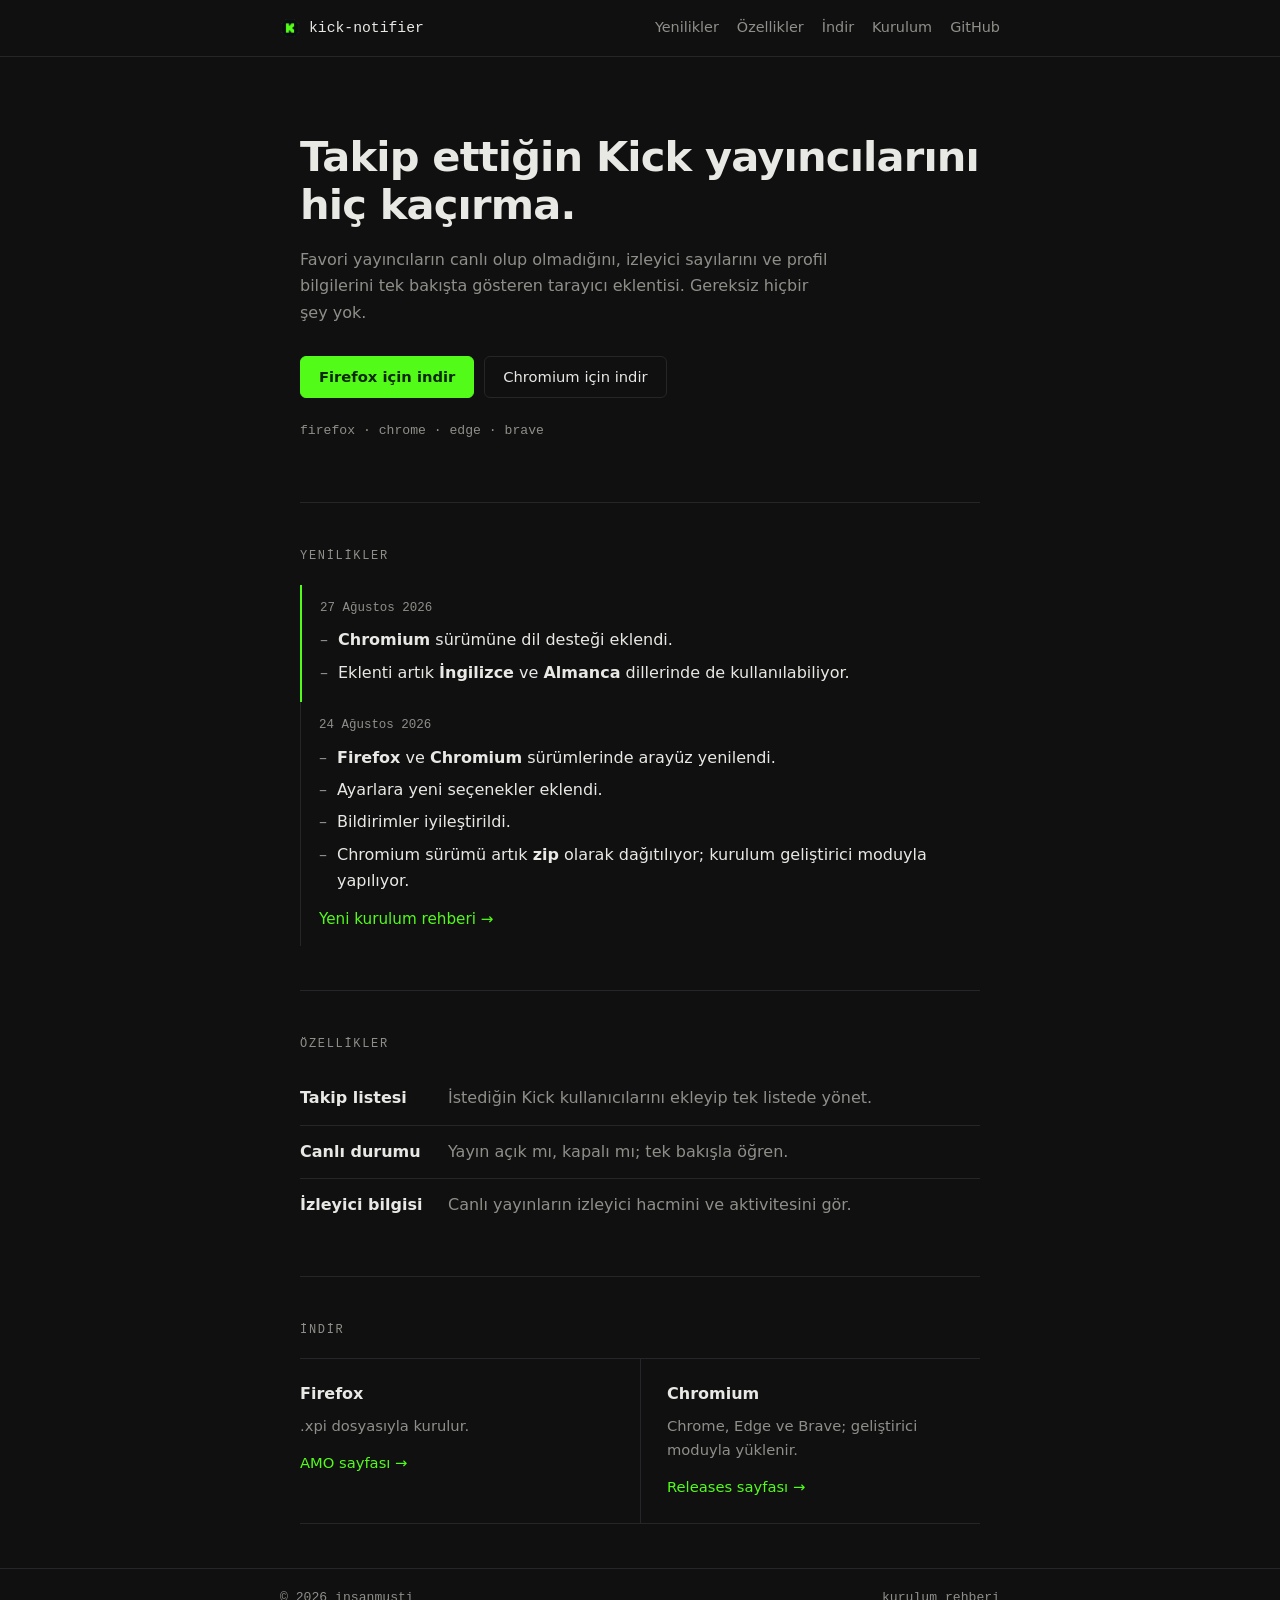
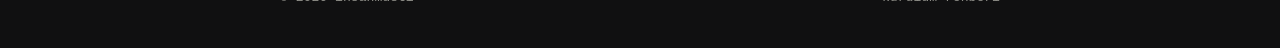
==== index.html @ dd76dca0 "link update, amo link add" ====
<!doctype html>
<html lang="tr">
  <head>
    <meta charset="UTF-8" />
    <meta name="viewport" content="width=device-width, initial-scale=1.0" />
    <title>Kick Notifier</title>
    <meta
      name="description"
      content="Kick yayıncılarını takip etmeyi kolaylaştıran Firefox ve Chromium eklentileri."
    />
    <meta
      http-equiv="Content-Security-Policy"
      content="default-src 'none'; style-src 'self'; img-src 'self'"
    />
    <link rel="icon" href="logo.png" />
    <link rel="stylesheet" href="styles.css" />
  </head>
  <body>
    <header class="site-header">
      <div class="wrap bar">
        <a class="brand" href="index.html">
          <img src="logo.png" alt="" width="20" height="20" />
          <span>kick-notifier</span>
        </a>
        <nav aria-label="Ana menü">
          <a href="#yenilikler">Yenilikler</a>
          <a href="#ozellikler">Özellikler</a>
          <a href="#indir">İndir</a>
          <a href="docs.html">Kurulum</a>
          <a href="https://github.com/insanmusti/kick-notifier" target="_blank" rel="noreferrer">GitHub</a>
        </nav>
      </div>
    </header>

    <main class="wrap">
      <section class="intro">
        <h1>Takip ettiğin Kick yayıncılarını hiç kaçırma.</h1>
        <p class="lead">
          Favori yayıncıların canlı olup olmadığını, izleyici sayılarını ve profil
          bilgilerini tek bakışta gösteren tarayıcı eklentisi. Gereksiz hiçbir şey yok.
        </p>
        <div class="actions">
          <a
            class="btn btn-solid"
            href="https://addons.mozilla.org/tr/firefox/addon/kick-yay%C4%B1n-bildirici/"
            target="_blank"
            rel="noreferrer"
          >
            Firefox için indir
          </a>
          <a
            class="btn"
            href="https://github.com/insanmusti/kick-takipci-chromium/releases"
            target="_blank"
            rel="noreferrer"
          >
            Chromium için indir
          </a>
        </div>
        <p class="compat">firefox · chrome · edge · brave</p>
      </section>

      <section id="yenilikler">
        <h2 class="section-title">Yenilikler</h2>
        <div class="changelog">
          <article class="fresh">
            <span class="when">27 Ağustos 2026</span>
            <ul class="changes">
              <li><strong>Chromium</strong> sürümüne dil desteği eklendi.</li>
              <li>Eklenti artık <strong>İngilizce</strong> ve <strong>Almanca</strong> dillerinde de kullanılabiliyor.</li>
            </ul>
          </article>
          <article>
            <span class="when">24 Ağustos 2026</span>
            <ul class="changes">
              <li><strong>Firefox</strong> ve <strong>Chromium</strong> sürümlerinde arayüz yenilendi.</li>
              <li>Ayarlara yeni seçenekler eklendi.</li>
              <li>Bildirimler iyileştirildi.</li>
              <li>Chromium sürümü artık <strong>zip</strong> olarak dağıtılıyor; kurulum geliştirici moduyla yapılıyor.</li>
            </ul>
            <p><a href="docs.html#chromium">Yeni kurulum rehberi &rarr;</a></p>
          </article>
        </div>
      </section>

      <section id="ozellikler">
        <h2 class="section-title">Özellikler</h2>
        <ul class="feature-list">
          <li>
            <strong>Takip listesi</strong>
            <span>İstediğin Kick kullanıcılarını ekleyip tek listede yönet.</span>
          </li>
          <li>
            <strong>Canlı durumu</strong>
            <span>Yayın açık mı, kapalı mı; tek bakışla öğren.</span>
          </li>
          <li>
            <strong>İzleyici bilgisi</strong>
            <span>Canlı yayınların izleyici hacmini ve aktivitesini gör.</span>
          </li>
        </ul>
      </section>

      <section id="indir">
        <h2 class="section-title">İndir</h2>
        <div class="downloads">
          <div class="dl">
            <h3>Firefox</h3>
            <p>.xpi dosyasıyla kurulur.</p>
            <a
              href="https://addons.mozilla.org/tr/firefox/addon/kick-yay%C4%B1n-bildirici/"
              target="_blank"
              rel="noreferrer"
            >
              AMO sayfası &rarr;
            </a>
          </div>
          <div class="dl">
            <h3>Chromium</h3>
            <p>Chrome, Edge ve Brave; geliştirici moduyla yüklenir.</p>
            <a
              href="https://github.com/insanmusti/kick-takipci-chromium/releases"
              target="_blank"
              rel="noreferrer"
            >
              Releases sayfası &rarr;
            </a>
          </div>
        </div>
      </section>
    </main>

    <footer class="site-footer">
      <div class="wrap bar">
        <span>&copy; 2026 insanmusti</span>
        <a href="docs.html">kurulum rehberi</a>
      </div>
    </footer>
  </body>
</html>
---- styles.css ----
:root {
  --bg: #101011;
  --bg-soft: #161618;
  --text: #e8e8e4;
  --muted: #8f8f89;
  --line: #26262a;
  --accent: #53fc18;
}

* { box-sizing: border-box; }

html { scroll-behavior: smooth; }

body {
  margin: 0;
  min-height: 100vh;
  display: flex;
  flex-direction: column;
  background: var(--bg);
  color: var(--text);
  font: 16px/1.65 system-ui, -apple-system, "Segoe UI", sans-serif;
  -webkit-font-smoothing: antialiased;
}

img { display: block; }

a { color: inherit; text-decoration: none; }

::selection { background: var(--accent); color: #000; }

:focus-visible { outline: 1px solid var(--accent); outline-offset: 3px; }

.wrap {
  width: 100%;
  max-width: 720px;
  margin: 0 auto;
  padding: 0 20px;
}

.bar {
  display: flex;
  align-items: center;
  justify-content: space-between;
  gap: 16px;
}

/* header */

.site-header {
  border-bottom: 1px solid var(--line);
}

.site-header .bar {
  padding: 16px 0;
}

.brand {
  display: inline-flex;
  align-items: center;
  gap: 9px;
  font-family: ui-monospace, "SF Mono", Menlo, monospace;
  font-size: 0.92rem;
}

.brand img {
  width: 20px;
  height: 20px;
  border-radius: 5px;
}

nav {
  display: flex;
  flex-wrap: wrap;
  gap: 18px;
  font-size: 0.9rem;
  color: var(--muted);
}

nav a:hover { color: var(--text); }

main { flex: 1; }

/* intro */

.intro {
  padding: 76px 0 60px;
}

h1 {
  margin: 0 0 18px;
  max-width: 24ch;
  font-size: clamp(1.9rem, 5vw, 2.6rem);
  font-weight: 650;
  line-height: 1.15;
  letter-spacing: -0.02em;
}

.lead {
  max-width: 52ch;
  margin: 0;
  color: var(--muted);
}

.actions {
  display: flex;
  flex-wrap: wrap;
  gap: 10px;
  margin-top: 30px;
}

.btn {
  display: inline-flex;
  align-items: center;
  height: 42px;
  padding: 0 18px;
  border: 1px solid var(--line);
  border-radius: 6px;
  font-size: 0.92rem;
  font-weight: 500;
  transition: background 0.15s ease, border-color 0.15s ease;
}

.btn:hover {
  background: var(--bg-soft);
  border-color: #3a3a40;
}

.btn-solid {
  background: var(--accent);
  border-color: var(--accent);
  color: #0c2900;
  font-weight: 600;
}

.btn-solid:hover {
  background: #48dd13;
  border-color: #48dd13;
}

.compat {
  margin: 22px 0 0;
  color: var(--muted);
  font-family: ui-monospace, "SF Mono", Menlo, monospace;
  font-size: 0.82rem;
}

/* sections */

section + section {
  border-top: 1px solid var(--line);
}

#ozellikler,
#yenilikler,
#indir {
  padding: 44px 0;
}

.section-title {
  margin: 0 0 18px;
  font-family: ui-monospace, "SF Mono", Menlo, monospace;
  font-size: 0.75rem;
  font-weight: 500;
  letter-spacing: 0.14em;
  text-transform: uppercase;
  color: var(--muted);
}

.feature-list {
  list-style: none;
  margin: 0;
  padding: 0;
}

.feature-list li {
  display: flex;
  gap: 18px;
  padding: 13px 0;
}

.feature-list li:not(:last-child) {
  border-bottom: 1px solid var(--line);
}

.feature-list strong {
  flex: 0 0 130px;
  font-weight: 600;
}

.feature-list span {
  color: var(--muted);
}

/* changelog */

.changelog article {
  padding: 13px 0 13px 18px;
  border-left: 1px solid var(--line);
}

.changelog .fresh {
  border-left: 2px solid var(--accent);
}

.changelog .when {
  display: block;
  margin-bottom: 6px;
  color: var(--muted);
  font-family: ui-monospace, "SF Mono", Menlo, monospace;
  font-size: 0.78rem;
}

.changelog .changes {
  list-style: none;
  margin: 0;
  padding: 0;
}

.changelog .changes li {
  position: relative;
  padding: 3px 0 3px 18px;
}

.changelog .changes li::before {
  content: "\2013";
  position: absolute;
  left: 0;
  color: var(--muted);
}

.changelog p {
  margin: 0;
  max-width: 56ch;
  font-size: 0.95rem;
}

.changelog article p:not(:first-child) {
  margin-top: 10px;
}

.changelog a {
  color: var(--accent);
}

.changelog a:hover { text-decoration: underline; }

/* downloads */

.downloads {
  display: grid;
  grid-template-columns: repeat(2, minmax(0, 1fr));
  border-top: 1px solid var(--line);
  border-bottom: 1px solid var(--line);
}

.dl {
  padding: 22px 0;
}

.dl:last-child {
  padding-left: 26px;
  border-left: 1px solid var(--line);
}

.dl h3 {
  margin: 0 0 6px;
  font-size: 1rem;
}

.dl p {
  margin: 0 0 12px;
  color: var(--muted);
  font-size: 0.92rem;
}

.dl a {
  color: var(--accent);
  font-size: 0.92rem;
}

.dl a:hover { text-decoration: underline; }

/* docs */

.steps {
  margin: 0;
  padding: 0 0 0 22px;
}

.steps li {
  padding: 6px 0;
}

.steps li::marker {
  color: var(--muted);
  font-family: ui-monospace, "SF Mono", Menlo, monospace;
  font-size: 0.85em;
}

.after-steps {
  margin: 18px 0 0;
}

.after-steps a {
  color: var(--accent);
  font-size: 0.92rem;
}

.after-steps a:hover { text-decoration: underline; }

code {
  padding: 2px 6px;
  border: 1px solid var(--line);
  border-radius: 4px;
  background: var(--bg-soft);
  font-family: ui-monospace, "SF Mono", Menlo, monospace;
  font-size: 0.85em;
}

.note {
  margin-bottom: 56px;
  padding-left: 14px;
  border-left: 2px solid var(--accent);
}

.note p {
  margin: 0;
  color: var(--muted);
  font-size: 0.95rem;
}

/* footer */

.site-footer {
  border-top: 1px solid var(--line);
}

.site-footer .bar {
  padding: 18px 0 40px;
  color: var(--muted);
  font-family: ui-monospace, "SF Mono", Menlo, monospace;
  font-size: 0.82rem;
}

.site-footer a:hover { color: var(--text); }

@media (max-width: 560px) {
  .intro { padding: 56px 0 44px; }

  .downloads { grid-template-columns: 1fr; }

  .dl:last-child {
    padding-left: 0;
    border-left: 0;
    border-top: 1px solid var(--line);
  }
}
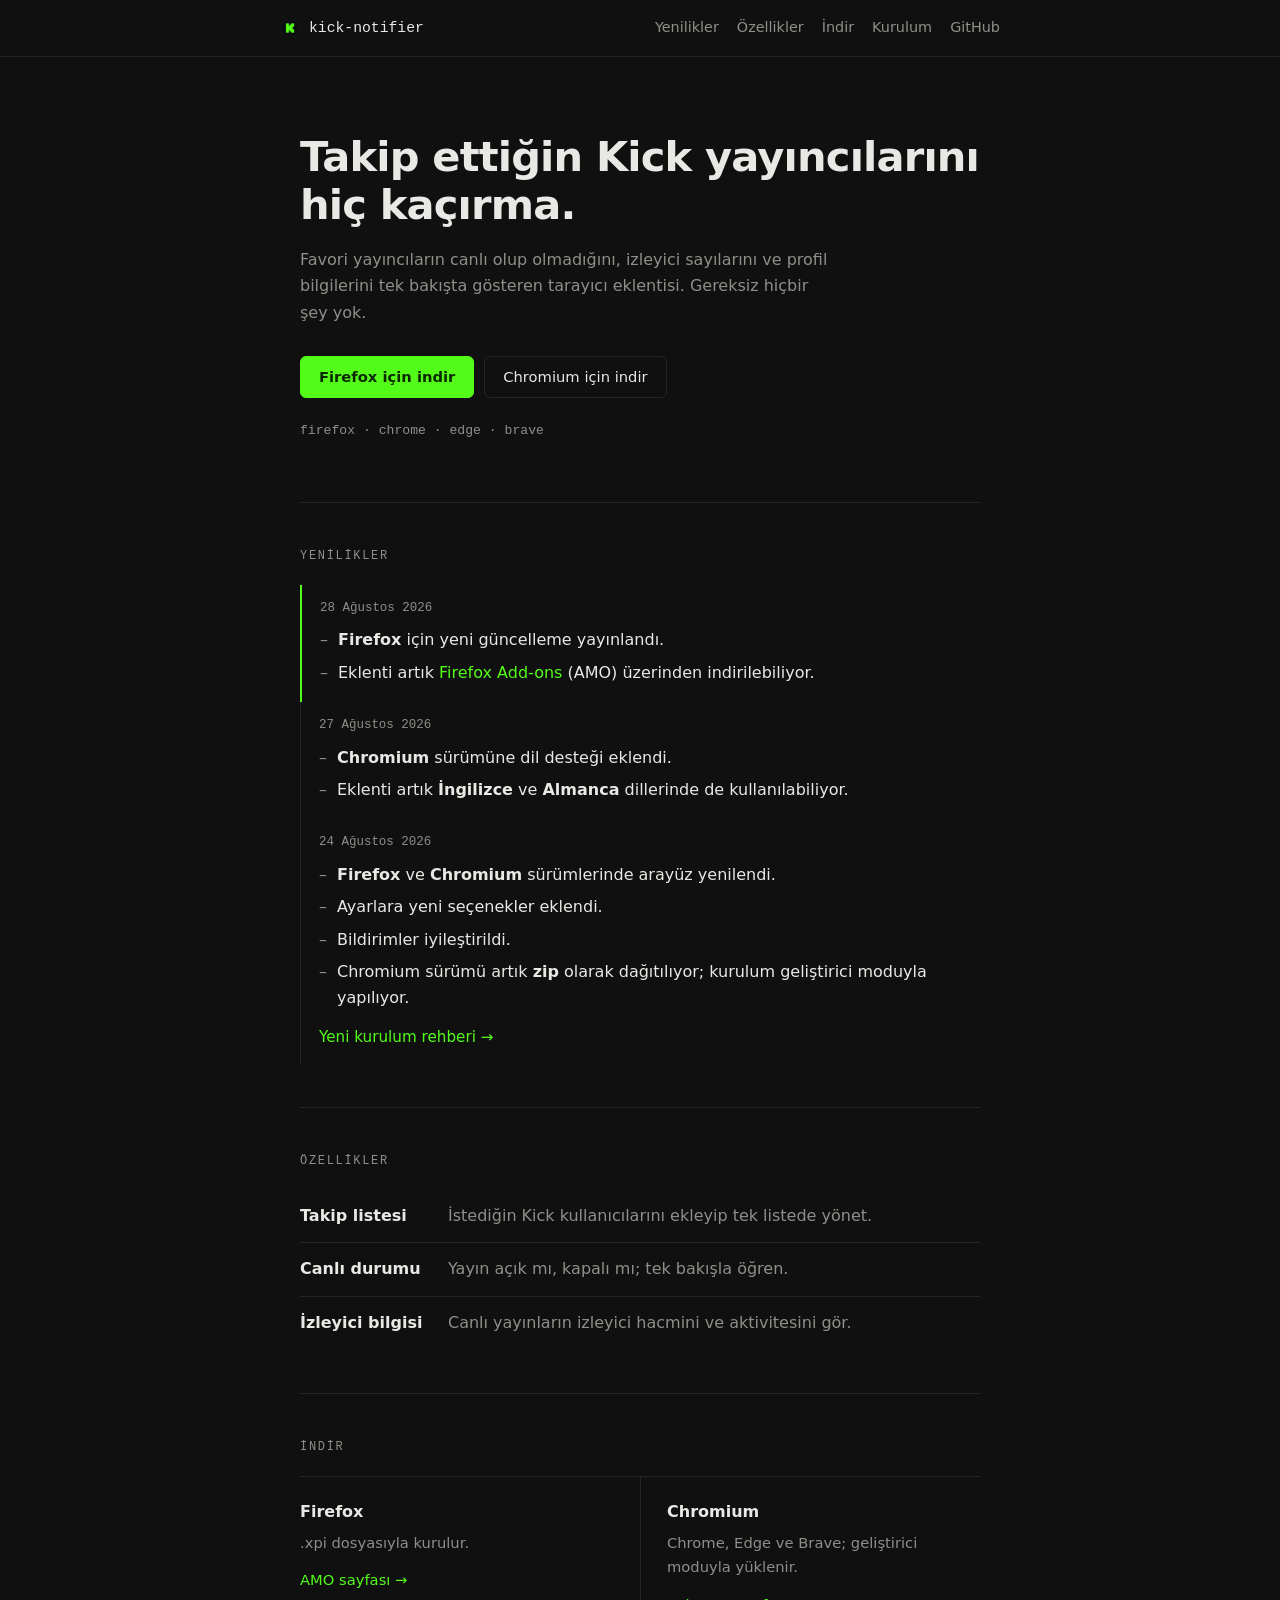
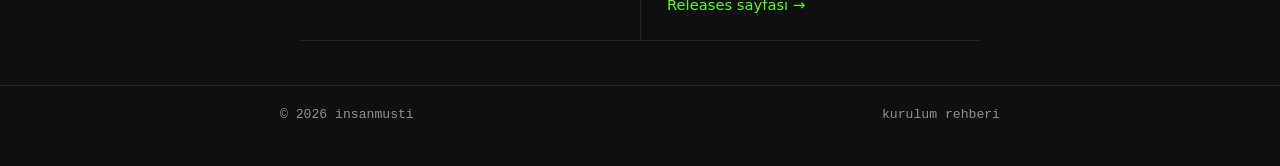
==== commit 10fe230f: "update" ====
--- a/index.html
+++ b/index.html
@@ -64,6 +64,13 @@
         <h2 class="section-title">Yenilikler</h2>
         <div class="changelog">
           <article class="fresh">
+            <span class="when">28 Ağustos 2026</span>
+            <ul class="changes">
+              <li><strong>Firefox</strong> için yeni güncelleme yayınlandı.</li>
+              <li>Eklenti artık <a href="https://addons.mozilla.org/tr/firefox/addon/kick-yay%C4%B1n-bildirici/" target="_blank" rel="noreferrer">Firefox Add-ons</a> (AMO) üzerinden indirilebiliyor.</li>
+            </ul>
+          </article>
+          <article>
             <span class="when">27 Ağustos 2026</span>
             <ul class="changes">
               <li><strong>Chromium</strong> sürümüne dil desteği eklendi.</li>
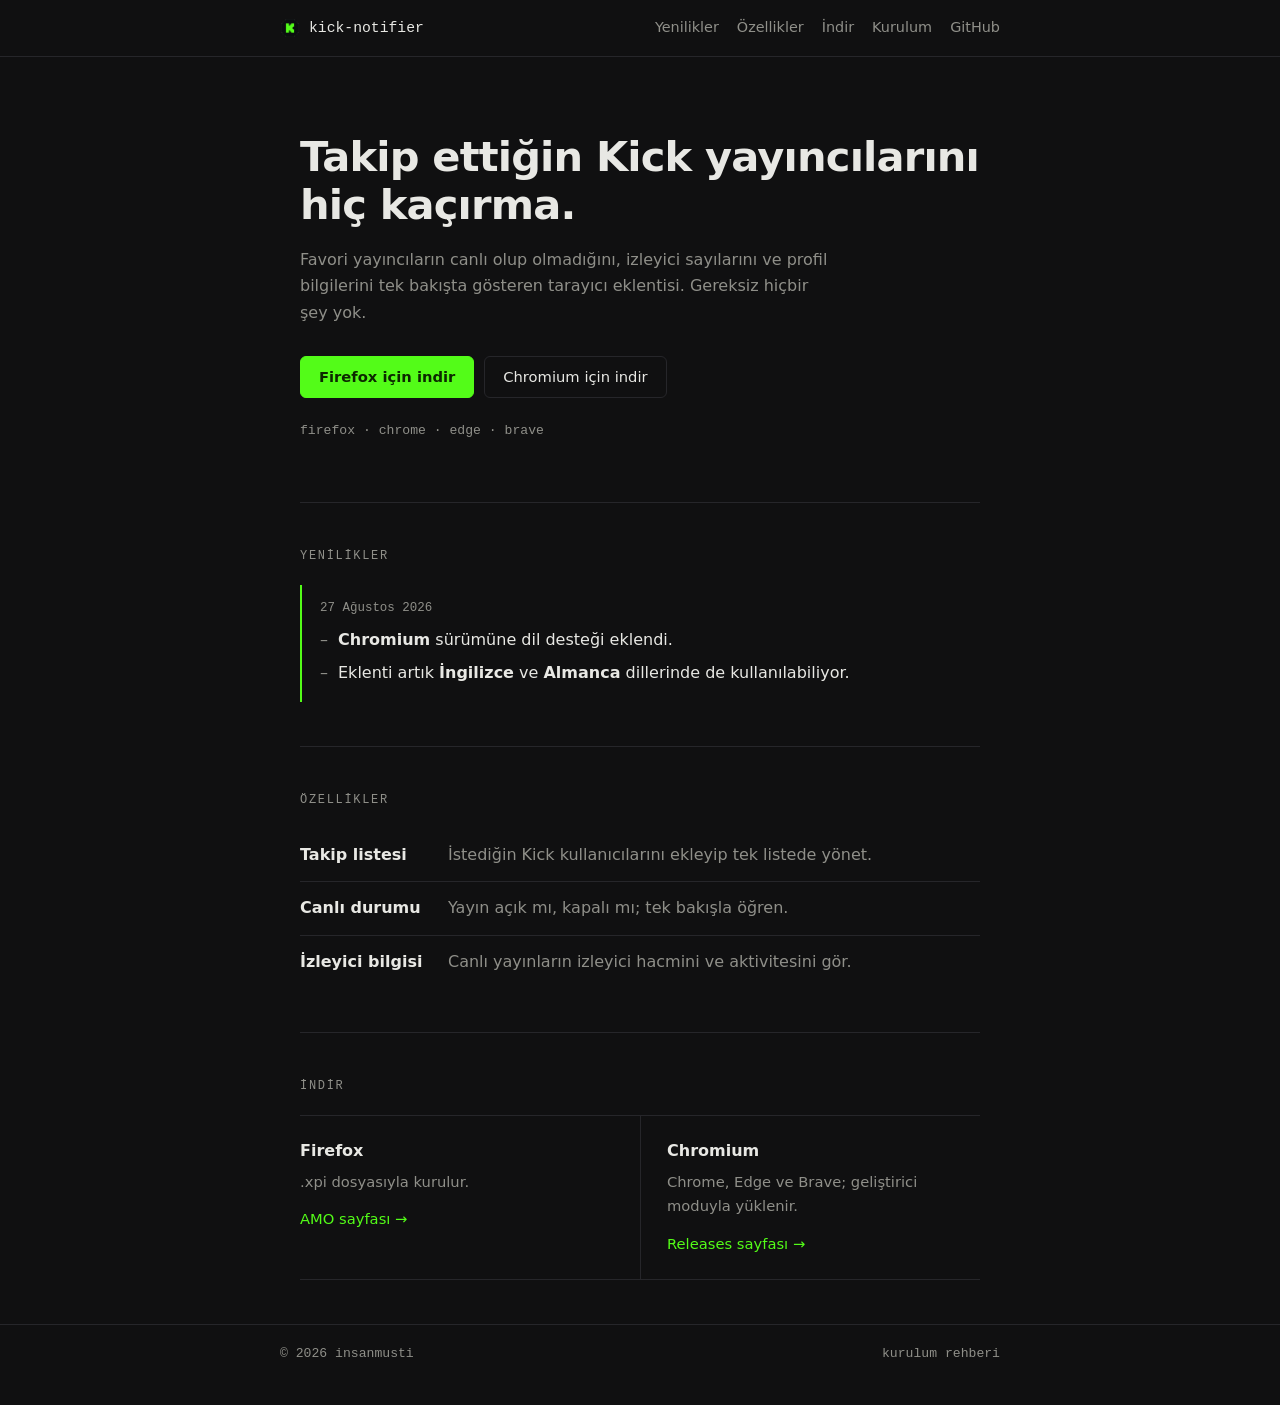
==== commit d7297f65: "yenilikler" ====
--- a/index.html
+++ b/index.html
@@ -64,28 +64,11 @@
         <h2 class="section-title">Yenilikler</h2>
         <div class="changelog">
           <article class="fresh">
-            <span class="when">28 Ağustos 2026</span>
-            <ul class="changes">
-              <li><strong>Firefox</strong> için yeni güncelleme yayınlandı.</li>
-              <li>Eklenti artık <a href="https://addons.mozilla.org/tr/firefox/addon/kick-yay%C4%B1n-bildirici/" target="_blank" rel="noreferrer">Firefox Add-ons</a> (AMO) üzerinden indirilebiliyor.</li>
-            </ul>
-          </article>
-          <article>
             <span class="when">27 Ağustos 2026</span>
             <ul class="changes">
               <li><strong>Chromium</strong> sürümüne dil desteği eklendi.</li>
               <li>Eklenti artık <strong>İngilizce</strong> ve <strong>Almanca</strong> dillerinde de kullanılabiliyor.</li>
             </ul>
-          </article>
-          <article>
-            <span class="when">24 Ağustos 2026</span>
-            <ul class="changes">
-              <li><strong>Firefox</strong> ve <strong>Chromium</strong> sürümlerinde arayüz yenilendi.</li>
-              <li>Ayarlara yeni seçenekler eklendi.</li>
-              <li>Bildirimler iyileştirildi.</li>
-              <li>Chromium sürümü artık <strong>zip</strong> olarak dağıtılıyor; kurulum geliştirici moduyla yapılıyor.</li>
-            </ul>
-            <p><a href="docs.html#chromium">Yeni kurulum rehberi &rarr;</a></p>
           </article>
         </div>
       </section>
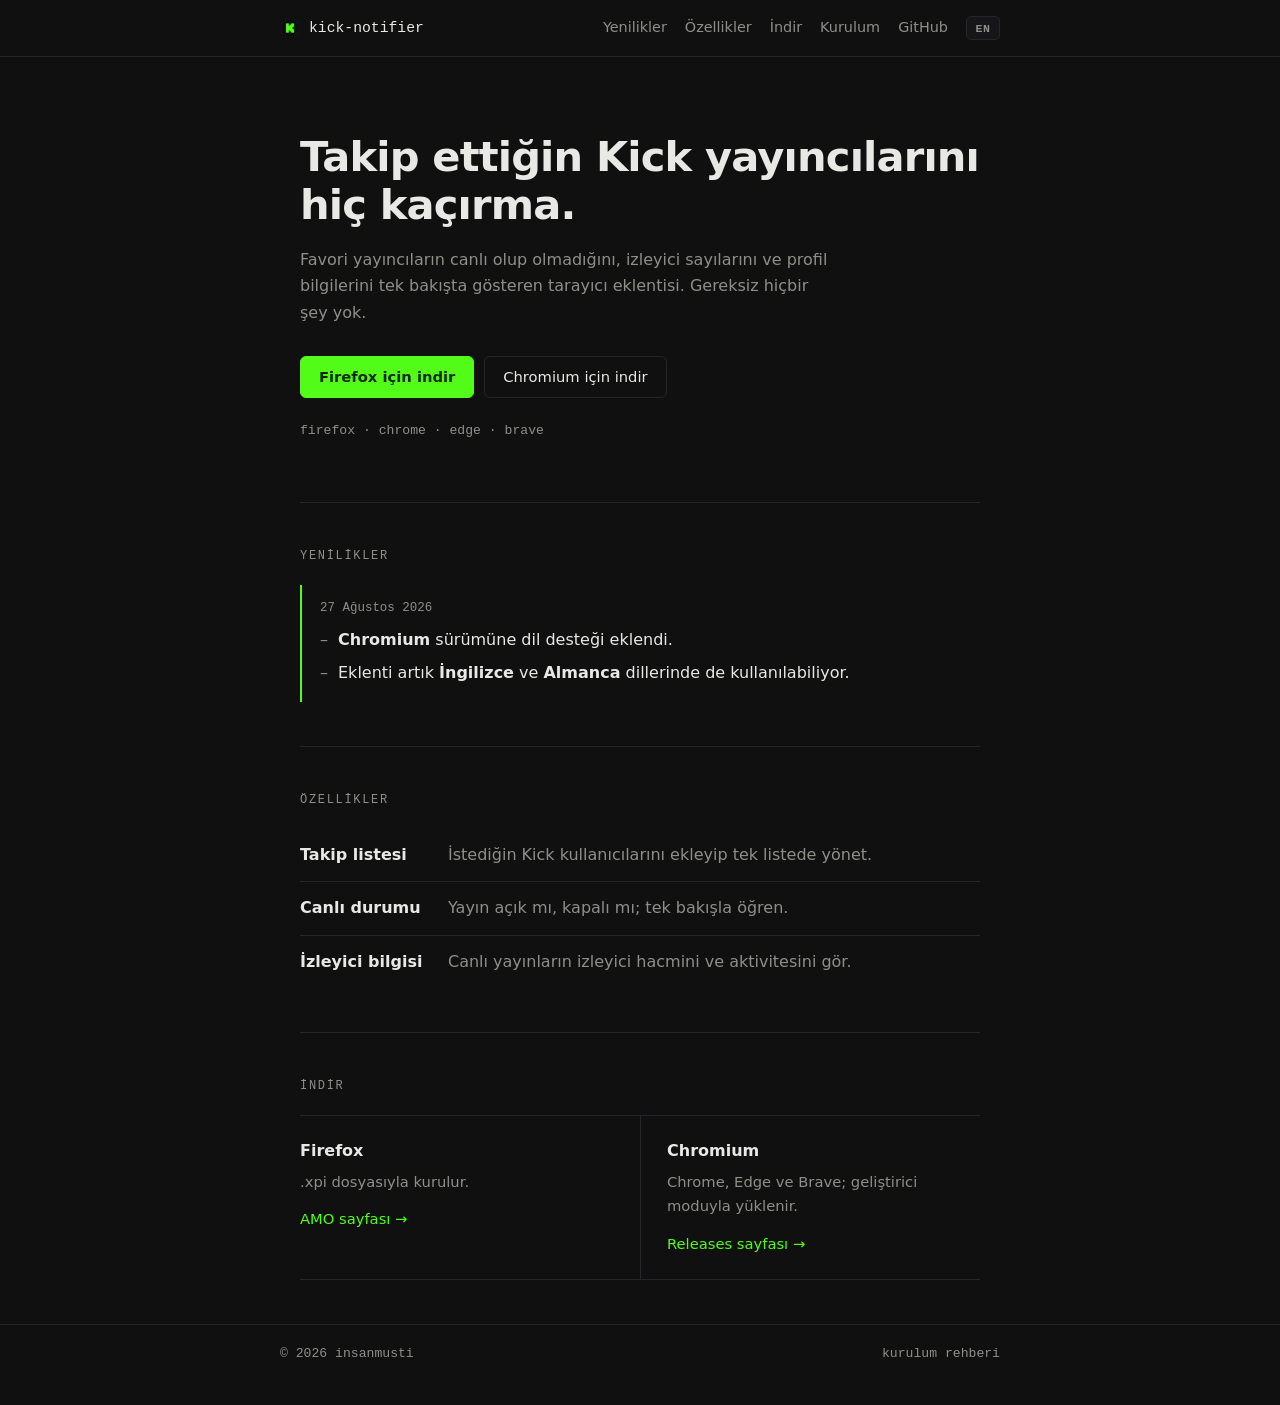
==== commit cf171b03: "language update" ====
--- a/index.html
+++ b/index.html
@@ -10,10 +10,11 @@
     />
     <meta
       http-equiv="Content-Security-Policy"
-      content="default-src 'none'; style-src 'self'; img-src 'self'"
+      content="default-src 'none'; style-src 'self'; img-src 'self'; script-src 'self'"
     />
     <link rel="icon" href="logo.png" />
     <link rel="stylesheet" href="styles.css" />
+    <script src="lang.js" defer></script>
   </head>
   <body>
     <header class="site-header">
@@ -23,19 +24,20 @@
           <span>kick-notifier</span>
         </a>
         <nav aria-label="Ana menü">
-          <a href="#yenilikler">Yenilikler</a>
-          <a href="#ozellikler">Özellikler</a>
-          <a href="#indir">İndir</a>
-          <a href="docs.html">Kurulum</a>
+          <a href="#yenilikler" data-i18n="nav.releases">Yenilikler</a>
+          <a href="#ozellikler" data-i18n="nav.features">Özellikler</a>
+          <a href="#indir" data-i18n="nav.download">İndir</a>
+          <a href="docs.html" data-i18n="nav.docs">Kurulum</a>
           <a href="https://github.com/insanmusti/kick-notifier" target="_blank" rel="noreferrer">GitHub</a>
+          <button id="lang-toggle" class="lang-btn" type="button" title="Dil / Language">EN</button>
         </nav>
       </div>
     </header>
 
     <main class="wrap">
       <section class="intro">
-        <h1>Takip ettiğin Kick yayıncılarını hiç kaçırma.</h1>
-        <p class="lead">
+        <h1 data-i18n="intro.h1">Takip ettiğin Kick yayıncılarını hiç kaçırma.</h1>
+        <p class="lead" data-i18n="intro.lead">
           Favori yayıncıların canlı olup olmadığını, izleyici sayılarını ve profil
           bilgilerini tek bakışta gösteren tarayıcı eklentisi. Gereksiz hiçbir şey yok.
         </p>
@@ -46,7 +48,7 @@
             target="_blank"
             rel="noreferrer"
           >
-            Firefox için indir
+            <span data-i18n="intro.dl.firefox">Firefox için indir</span>
           </a>
           <a
             class="btn"
@@ -54,66 +56,66 @@
             target="_blank"
             rel="noreferrer"
           >
-            Chromium için indir
+            <span data-i18n="intro.dl.chromium">Chromium için indir</span>
           </a>
         </div>
         <p class="compat">firefox · chrome · edge · brave</p>
       </section>
 
       <section id="yenilikler">
-        <h2 class="section-title">Yenilikler</h2>
+        <h2 class="section-title" data-i18n="new.title">Yenilikler</h2>
         <div class="changelog">
           <article class="fresh">
-            <span class="when">27 Ağustos 2026</span>
+            <span class="when" data-i18n="new.when">27 Ağustos 2026</span>
             <ul class="changes">
-              <li><strong>Chromium</strong> sürümüne dil desteği eklendi.</li>
-              <li>Eklenti artık <strong>İngilizce</strong> ve <strong>Almanca</strong> dillerinde de kullanılabiliyor.</li>
+              <li data-i18n="new.c1"><strong>Chromium</strong> sürümüne dil desteği eklendi.</li>
+              <li data-i18n="new.c2">Eklenti artık <strong>İngilizce</strong> ve <strong>Almanca</strong> dillerinde de kullanılabiliyor.</li>
             </ul>
           </article>
         </div>
       </section>
 
       <section id="ozellikler">
-        <h2 class="section-title">Özellikler</h2>
+        <h2 class="section-title" data-i18n="feat.title">Özellikler</h2>
         <ul class="feature-list">
           <li>
-            <strong>Takip listesi</strong>
-            <span>İstediğin Kick kullanıcılarını ekleyip tek listede yönet.</span>
+            <strong data-i18n="feat.list">Takip listesi</strong>
+            <span data-i18n="feat.list.d">İstediğin Kick kullanıcılarını ekleyip tek listede yönet.</span>
           </li>
           <li>
-            <strong>Canlı durumu</strong>
-            <span>Yayın açık mı, kapalı mı; tek bakışla öğren.</span>
+            <strong data-i18n="feat.live">Canlı durumu</strong>
+            <span data-i18n="feat.live.d">Yayın açık mı, kapalı mı; tek bakışla öğren.</span>
           </li>
           <li>
-            <strong>İzleyici bilgisi</strong>
-            <span>Canlı yayınların izleyici hacmini ve aktivitesini gör.</span>
+            <strong data-i18n="feat.viewers">İzleyici bilgisi</strong>
+            <span data-i18n="feat.viewers.d">Canlı yayınların izleyici hacmini ve aktivitesini gör.</span>
           </li>
         </ul>
       </section>
 
       <section id="indir">
-        <h2 class="section-title">İndir</h2>
+        <h2 class="section-title" data-i18n="dl.title">İndir</h2>
         <div class="downloads">
           <div class="dl">
-            <h3>Firefox</h3>
-            <p>.xpi dosyasıyla kurulur.</p>
+            <h3 data-i18n="dl.firefox">Firefox</h3>
+            <p data-i18n="dl.firefox.d">.xpi dosyasıyla kurulur.</p>
             <a
               href="https://addons.mozilla.org/tr/firefox/addon/kick-yay%C4%B1n-bildirici/"
               target="_blank"
               rel="noreferrer"
             >
-              AMO sayfası &rarr;
+              <span data-i18n="dl.firefox.a">AMO sayfası</span> &rarr;
             </a>
           </div>
           <div class="dl">
-            <h3>Chromium</h3>
-            <p>Chrome, Edge ve Brave; geliştirici moduyla yüklenir.</p>
+            <h3 data-i18n="dl.chromium">Chromium</h3>
+            <p data-i18n="dl.chromium.d">Chrome, Edge ve Brave; geliştirici moduyla yüklenir.</p>
             <a
               href="https://github.com/insanmusti/kick-takipci-chromium/releases"
               target="_blank"
               rel="noreferrer"
             >
-              Releases sayfası &rarr;
+              <span data-i18n="dl.chromium.a">Releases sayfası</span> &rarr;
             </a>
           </div>
         </div>
@@ -122,8 +124,8 @@
 
     <footer class="site-footer">
       <div class="wrap bar">
-        <span>&copy; 2026 insanmusti</span>
-        <a href="docs.html">kurulum rehberi</a>
+        <span data-i18n="footer.copy">&copy; 2026 insanmusti</span>
+        <a href="docs.html" data-i18n="footer.home">kurulum rehberi</a>
       </div>
     </footer>
   </body>
--- a/styles.css
+++ b/styles.css
@@ -78,6 +78,31 @@
 
 nav a:hover { color: var(--text); }
 
+.lang-btn {
+  appearance: none;
+  display: inline-flex;
+  align-items: center;
+  justify-content: center;
+  width: 34px;
+  height: 24px;
+  padding: 0;
+  border: 1px solid var(--line);
+  border-radius: 5px;
+  background: var(--bg-soft);
+  color: var(--muted);
+  font-family: ui-monospace, "SF Mono", Menlo, monospace;
+  font-size: 0.72rem;
+  font-weight: 600;
+  letter-spacing: 0.06em;
+  cursor: pointer;
+  transition: color 0.15s ease, border-color 0.15s ease;
+}
+
+.lang-btn:hover {
+  color: var(--text);
+  border-color: var(--accent);
+}
+
 main { flex: 1; }
 
 /* intro */
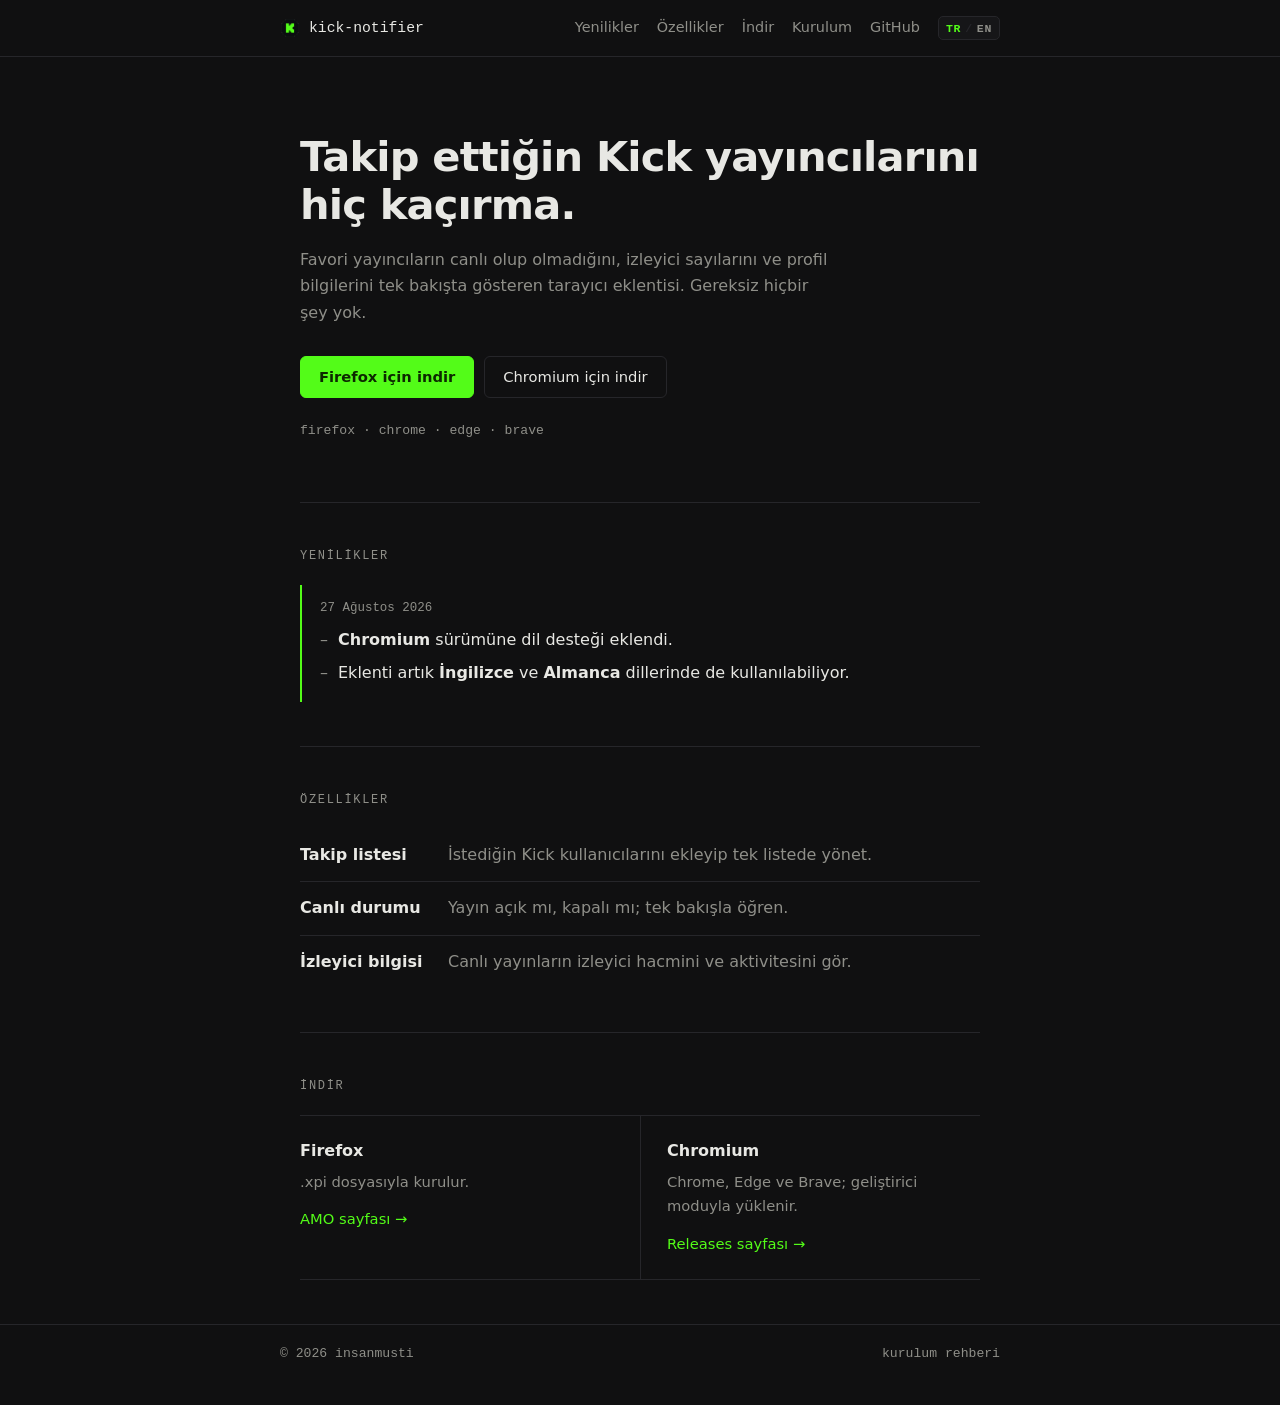
==== commit f10718ce: "bust lang.js cache" ====
--- a/index.html
+++ b/index.html
@@ -14,7 +14,7 @@
     />
     <link rel="icon" href="logo.png" />
     <link rel="stylesheet" href="styles.css" />
-    <script src="lang.js" defer></script>
+    <script src="lang.js?v=2" defer></script>
   </head>
   <body>
     <header class="site-header">
@@ -100,7 +100,7 @@
             <h3 data-i18n="dl.firefox">Firefox</h3>
             <p data-i18n="dl.firefox.d">.xpi dosyasıyla kurulur.</p>
             <a
-              href="https://addons.mozilla.org/tr/firefox/addon/kick-yay%C4%B1n-bildirici/"
+              href="https://addons.mozilla.org/en-US/firefox/addon/kick-live-stream-notifier/"
               target="_blank"
               rel="noreferrer"
             >
--- a/styles.css
+++ b/styles.css
@@ -83,9 +83,9 @@
   display: inline-flex;
   align-items: center;
   justify-content: center;
-  width: 34px;
+  gap: 4px;
   height: 24px;
-  padding: 0;
+  padding: 0 7px;
   border: 1px solid var(--line);
   border-radius: 5px;
   background: var(--bg-soft);
@@ -97,6 +97,15 @@
   cursor: pointer;
   transition: color 0.15s ease, border-color 0.15s ease;
 }
+
+.lang-btn i {
+  font-style: normal;
+  color: var(--line);
+}
+
+.lang-btn span { color: var(--muted); }
+
+.lang-btn span.on { color: var(--accent); }
 
 .lang-btn:hover {
   color: var(--text);
@@ -312,6 +321,16 @@
   padding: 0 0 0 22px;
 }
 
+.docs-btn {
+  margin: 0 0 18px;
+}
+
+.docs-desc {
+  margin: 0 0 18px;
+  color: var(--muted);
+  font-size: 0.92rem;
+}
+
 .steps li {
   padding: 6px 0;
 }
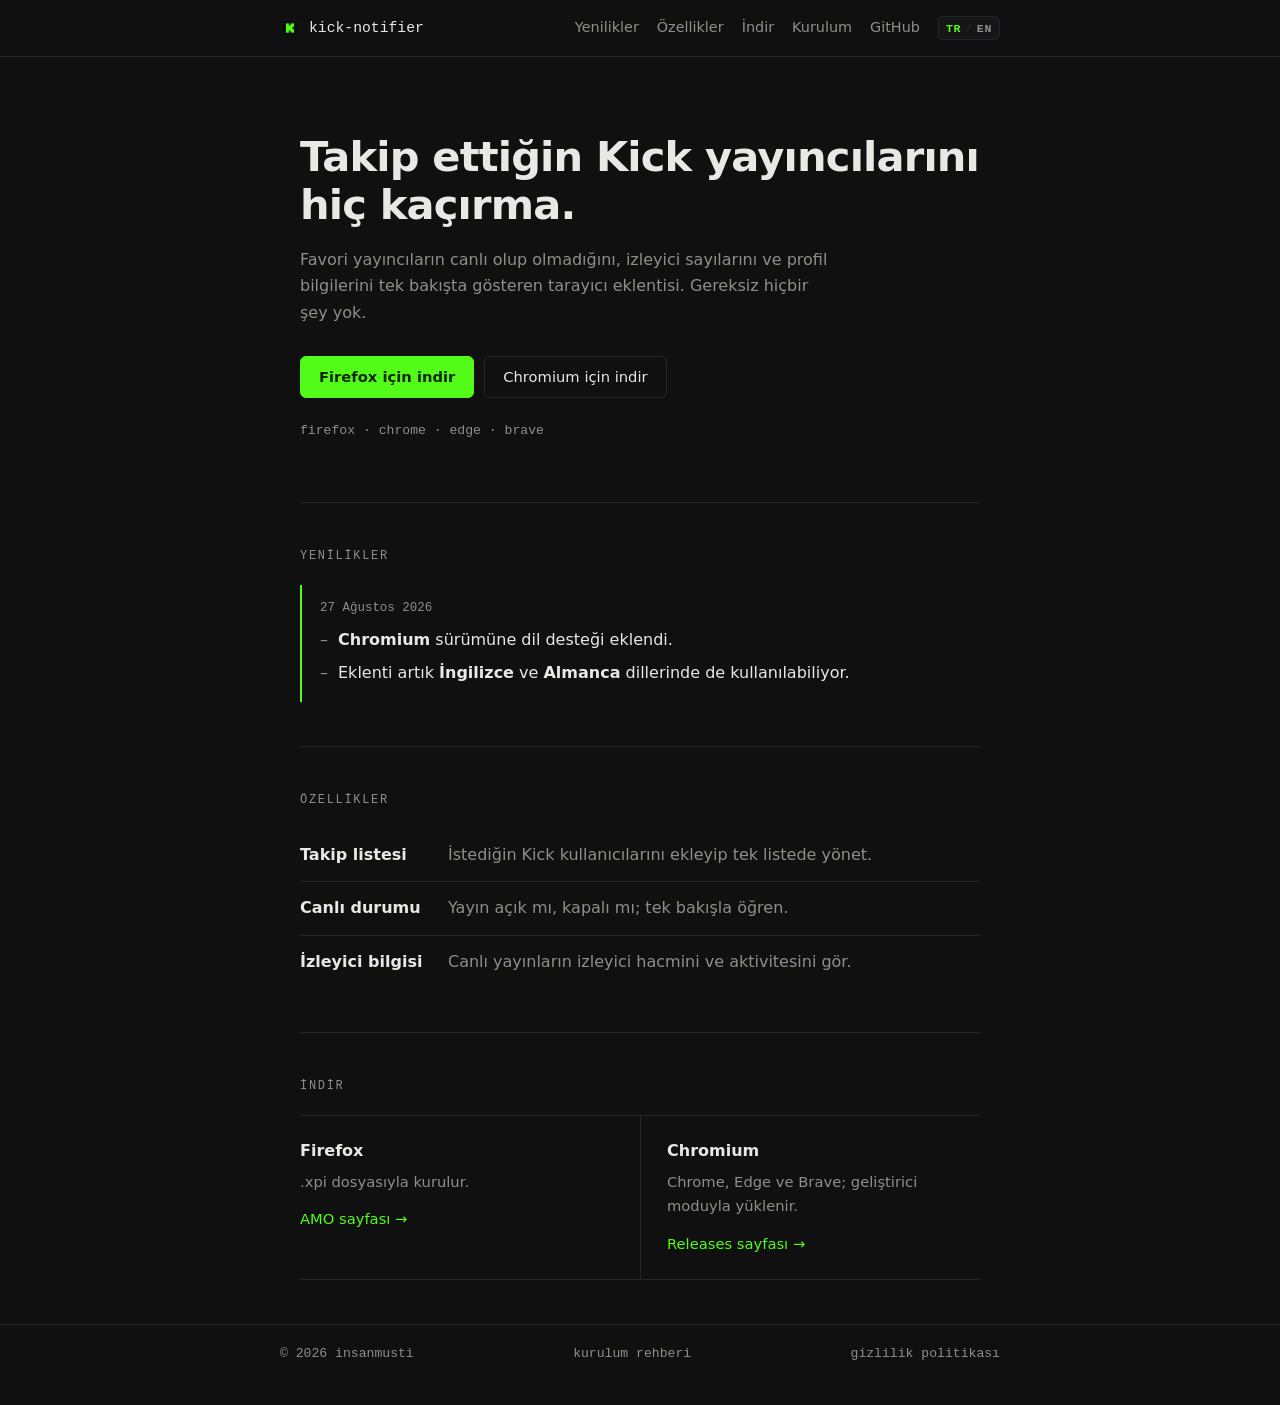
==== commit 128acdb6: "Add privacy policy page with TR/EN translations" ====
--- a/index.html
+++ b/index.html
@@ -44,7 +44,7 @@
         <div class="actions">
           <a
             class="btn btn-solid"
-            href="https://addons.mozilla.org/tr/firefox/addon/kick-yay%C4%B1n-bildirici/"
+            href="https://addons.mozilla.org/en-US/firefox/addon/kick-live-stream-notifier/"
             target="_blank"
             rel="noreferrer"
           >
@@ -126,6 +126,7 @@
       <div class="wrap bar">
         <span data-i18n="footer.copy">&copy; 2026 insanmusti</span>
         <a href="docs.html" data-i18n="footer.home">kurulum rehberi</a>
+        <a href="privacy.html" data-i18n="footer.privacy">gizlilik politikası</a>
       </div>
     </footer>
   </body>
